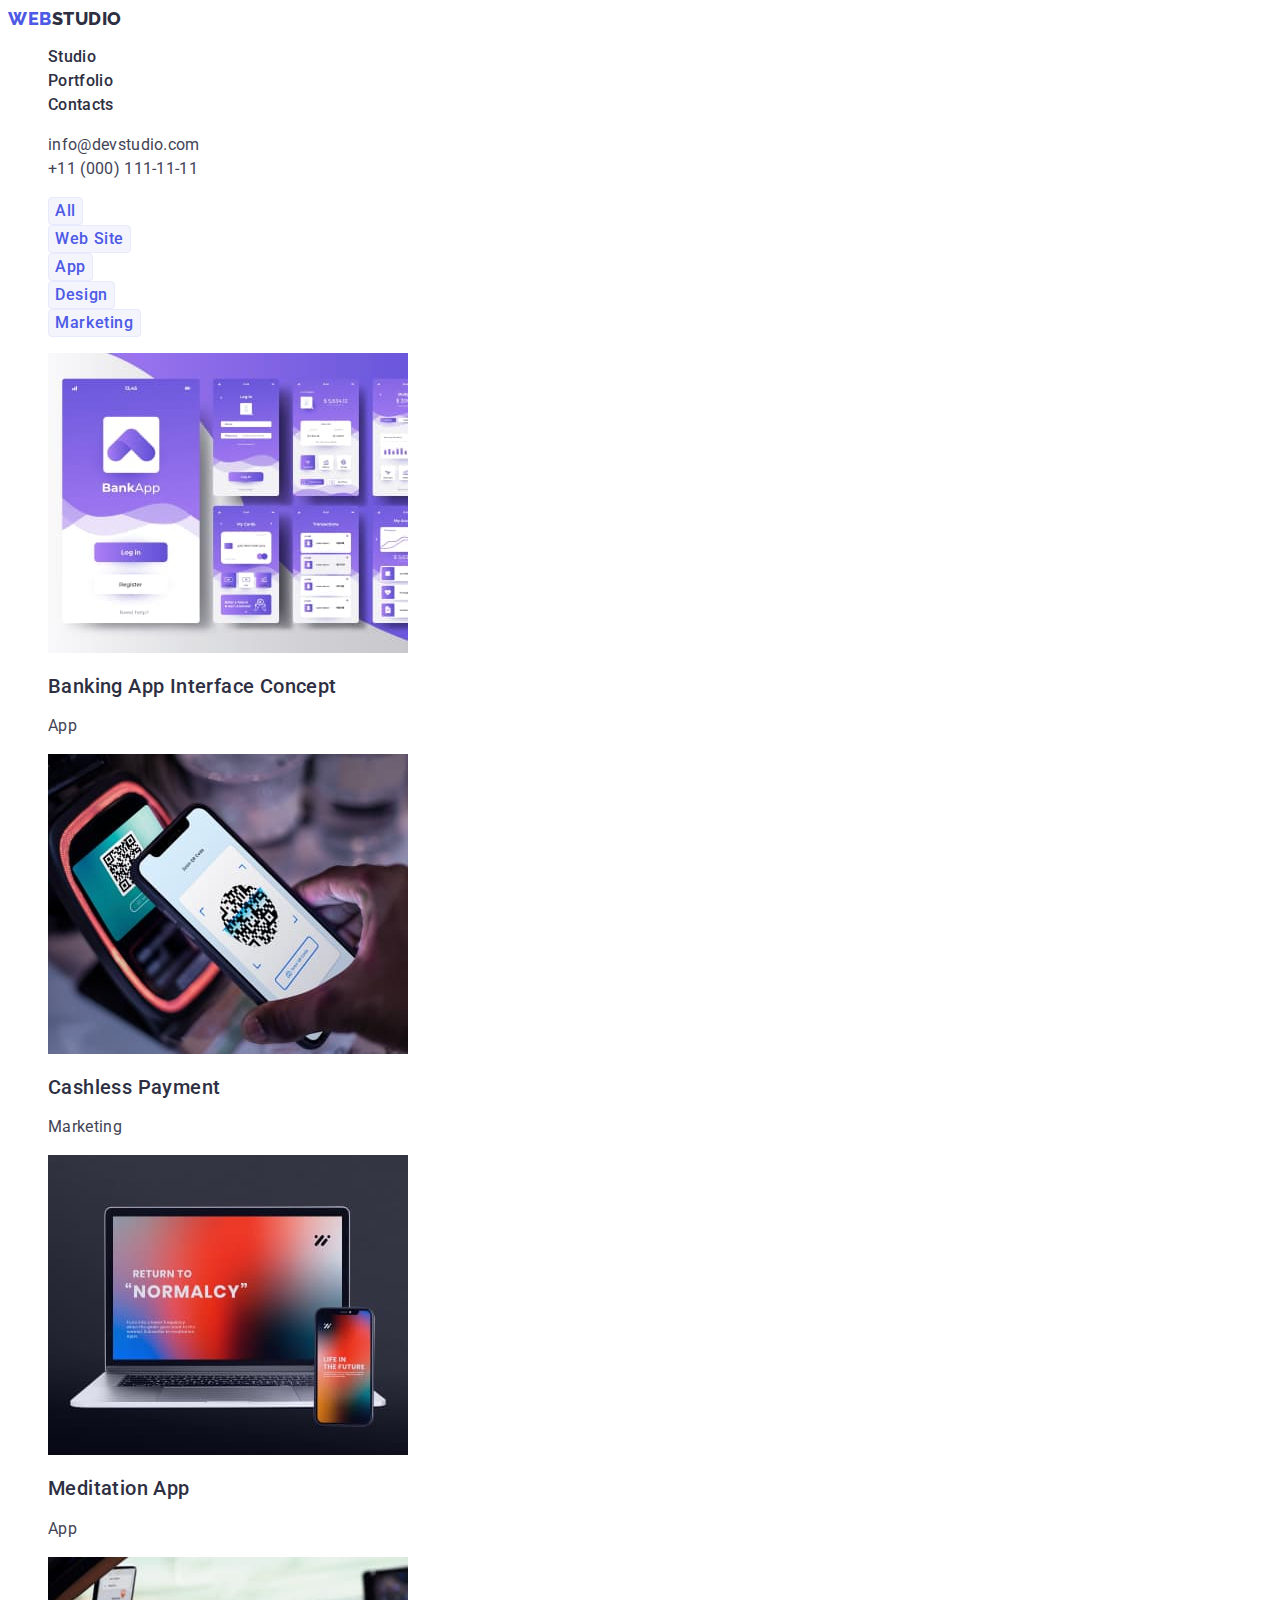
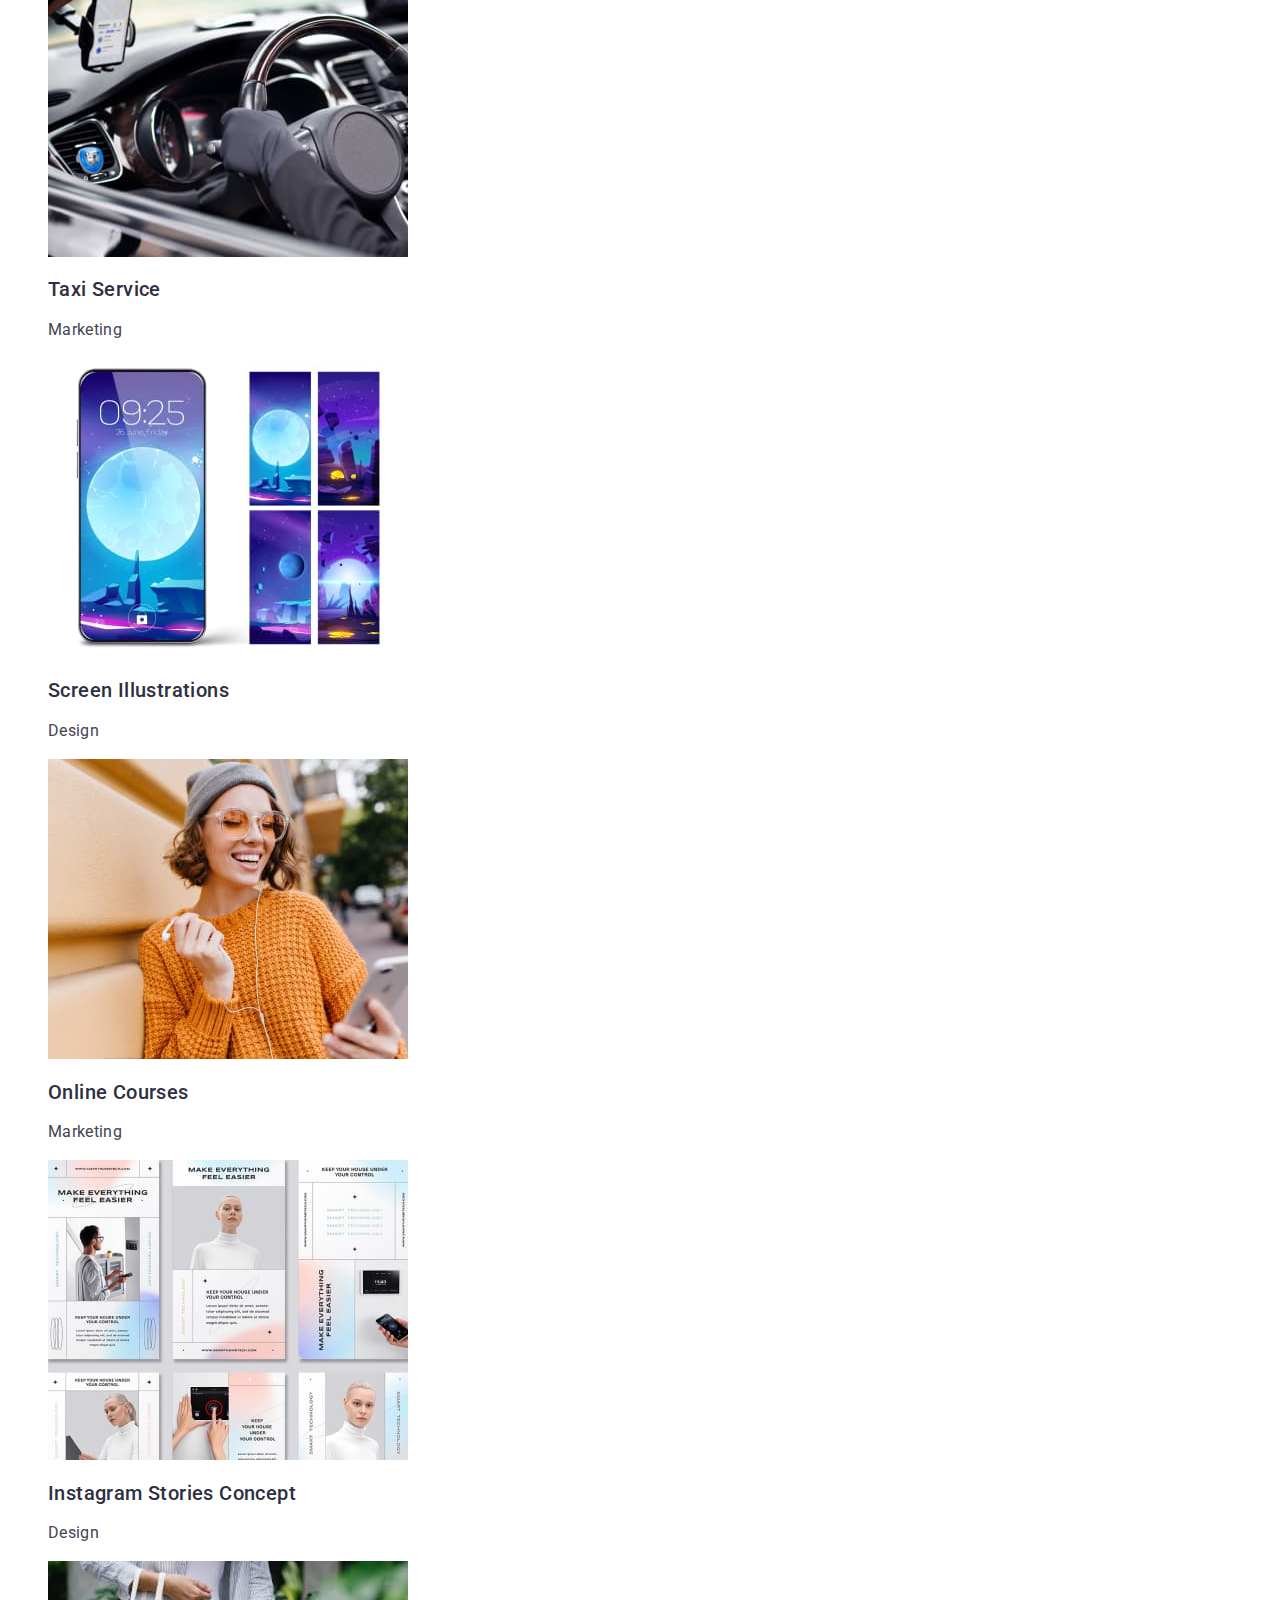
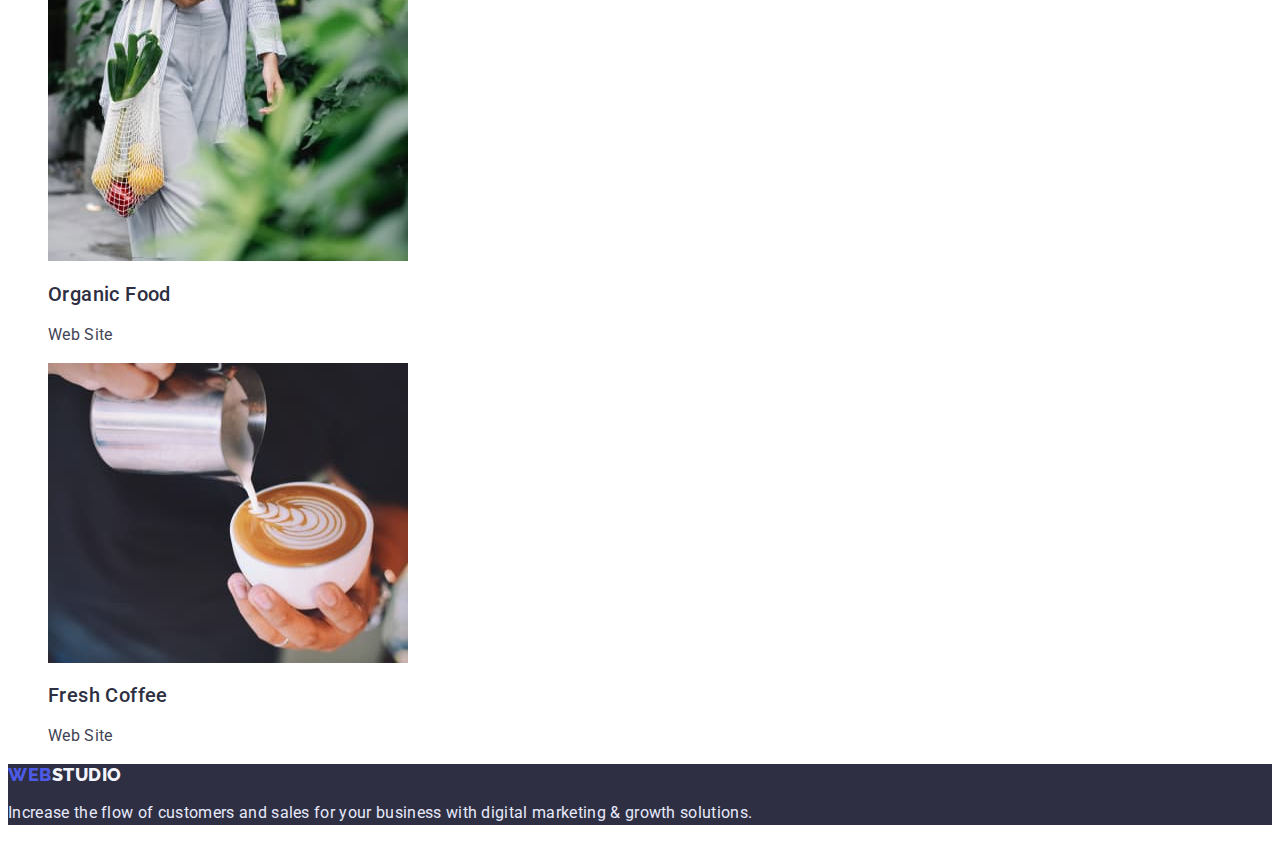
==== portfolio.html @ 09fac417 "/" ====
<!DOCTYPE html>
<html lang="en">
 <head>
    <meta charset="UTF-8">
    <meta name="viewport" content="width=device-width, initial-scale=1.0">
    <title>Main Page</title>
    <link rel="preconnect" href="https://fonts.googleapis.com">
    <link rel="preconnect" href="https://fonts.gstatic.com" crossorigin>
    <link href="https://fonts.googleapis.com/css2?family=Raleway:wght@800&family=Roboto:wght@400;500;700;900&display=swap" rel="stylesheet">
    <link rel="stylesheet" href="./css/styles.css">
 </head>
 <body>
    <header class="header"> 
        <nav class="header-nav">
          <a class="header-logo link" href="./index.html">Web<span class="header-logo-studio">Studio</span></a>
          

            <ul class="header-list list"> 
              
             <li class="header-item"><a class="header-link link"  href="./index.html">Studio</a></li>
             <li class="header-item"><a class="header-link link" href="./portfolio.html">Portfolio</a></li>
             <li class="header-item"><a class="header-link link" href="">Contacts</a></li>
            
            </ul>  
        </nav>

        <address class="adress">
          <ul class="header-adress list"> 
             <li><a class="link-tel link" href="mailto:info@devstudio.com">info@devstudio.com</a></li>
             <li><a class="link-tel link"  href="tel:+110001111111">+11 (000) 111-11-11</a></li>
          </ul>

       </address>
   
     
         
    </header>
    <main>
      <section class="choice">
       <h1 hidden class="about-title">make a choice</h1>
      
       <ul class="choice-list list">
          <li class="choice-item">
            <button class="choice-btn" type="button">All</button>
          </li>
          <li class="choice-item">
            <button class="choice-btn" type="button">Web Site</button>
          </li>
          <li class="choice-item">
            <button class="choice-btn" type="button">App</button>
          </li>
          <li class="choice-item">
           <button class="choice-btn" type="button">Design</button>
          </li>
          <li class="choice-item">
           <button class="choice-btn" type="button">Marketing</button>
          </li>
       </ul>
        
       <ul class="galery-list list">
          <li class="galery-item">
            <a class="galery-link link" href="#">
              <img src="./images/portfolio_img1.jpg" alt="7 step-by-step mobile application pages" width="360"/>
              <h2 class="txt-top">Banking App Interface Concept</h2>
              <p class="txt-bottom">App</p>
            </a>
          </li>
          <li class="galery-item">
            <a class="galery-link link" href="#">
              <img src="./images/portfolio_img2.jpg" alt="synchronization of smartphone and terminal via QR-code" width="360"/>
              <h2 class="txt-top">Cashless Payment</h2>
              <p class="txt-bottom">Marketing</p>
            </a>
          </li>
         <li class="galery-item">
            <a class="galery-link link" href="#">
              <img src="./images/portfolio_img3.jpg" alt="smartphone and laptop" width="360"/>
              <h2 class="txt-top">Meditation App</h2>
              <p class="txt-bottom">App</p>
            </a>
         </li>
          <li class="galery-item">
            <a class="galery-link link" href="#">
              <img src="./images/portfolio_img4.jpg" alt="front panel in the car" width="360"/>
              <h2 class="txt-top">Taxi Service</h2>
              <p class="txt-bottom">Marketing</p>
            </a>
          </li>
          <li class="galery-item">
            <a class="galery-link link" href="#">
              <img src="./images/portfolio_img5.jpg" alt="smartphone and four different screen shot pictures in lilac color" width="360"/>
              <h2 class="txt-top">Screen Illustrations</h2>
              <p class="txt-bottom">Design</p>
            </a>
          </li>
          <li class="galery-item">
            <a class="galery-link link" href="#">
              <img src="./images/portfolio_img6.jpg" alt="smiling girl in glasses in an orange sweater and a gray hat with one earphone and a smartphone" width="360"/>
              <h2 class="txt-top">Online Courses</h2>
              <p class="txt-bottom">Marketing</p>
            </a>
          </li>
          <li class="galery-item">
            <a class="galery-link link" href="#">
              <img src="./images/portfolio_img7.jpg" alt="6 advertising photos from social networks in gentle colors" width="360"/>
              <h2 class="txt-top">Instagram Stories Concept</h2>
              <p class="txt-bottom">Design</p>
            </a>
          </li>
          <li class="galery-item">
            <a class="galery-link link" href="#">
              <img src="./images/portfolio_img8.jpg" alt="a string bag in the hands of a girl, inside of which there are yellow fruits, red bell pepper and green onions" width="360"/>
              <h2 class="txt-top">Organic Food</h2>
              <p class="txt-bottom">Web Site</p>
            </a>
          </li>
          <li class="galery-item">
            <a class="galery-link link" href="#">
              <img src="./images/portfolio_img9.jpg" alt="barista makes pattern on cappuccino" width="360"/>
              <h2 class="txt-top">Fresh Coffee</h2>
              <p class="txt-bottom">Web Site</p>
            </a>
          </li>
       </ul>
        
      
      </section>
    </main>
    

    <footer class="footer">
      <a class="footer-logo link" href="./index.html">Web<span class="logo-footer-studio">Studio</span></a>
      <p class="footer-text">Increase the flow of customers and sales for your business with digital marketing & growth solutions.</p>
   </footer>
  </body>
</html>
---- css/styles.css ----
body{
    font-family: "Roboto", sans-serif;
    color:var(--primary-color);
}
:root{
--primary-color: #434455;
--secondary-color: #2E2F42;
--brand-color:#4D5AE5;
--Pressed-state:#404BBF;
--text-btn-color:#FFFFFF;
--light-mode-backgrounds: #F4F4FD;
--accent:#E7E9FC;


}
.link{
    text-decoration: none;
}
.list{
    list-style: none;
}
   /**--------HEADER-------*/ 

.header{
    background-color:var(--text-btn-color);
} 
.header-logo{

    font-family: 'Raleway', sans-serif;
    font-weight: 800;
    font-size: 18px;
    line-height: 1.17;
    letter-spacing:  0.03em;
    text-transform: uppercase;
    text-decoration: none;
    color:var(--brand-color)
}
.header-logo-studio{
 color: var(--secondary-color);
}

.header-link{
    font-weight: 500;
    font-size: 16px;
    line-height: 1.5;
    letter-spacing: 0.02em;
    color:var(--secondary-color);
    }
.header-link:hover,
.header-link:focus{
    color:var(--Pressed-state);
}
.header-link:active{
    color:var(--brand-color);
}
.adress{
    font-style: normal; 
}

.link-tel{
    list-style: none;
    font-size: 16px;
    line-height: 1.5;
    letter-spacing: 0.02em;
    color: var(--primary-color); 
}
.link-tel:hover,
.link-tel:focus{
    color:var(--Pressed-state);;
}

.link-tel:active{
    color:var(--brand-color);
}
 /**--------HERO-------*/ 

.hero{
    background-color:var(--secondary-color);
}
.hero-text{
    font-weight:700;
    font-size: 56px;
    letter-spacing: 0.02em;
    line-height: 1.07;
    width: 496px;
    text-align: center;
    color:var(--text-btn-color);
}
.hero-btn{
    font-family: 'Roboto',sans-serif;
    font-weight: 500;
    font-size: 16px;
    line-height: 1.5;
    letter-spacing: 0.04em;
    background-color:var(--brand-color);
    box-shadow: 0px 4px 4px rgba(0, 0, 0, 0,15);
    border-radius: 4px;
    cursor: pointer;
    color: var(--text-btn-color);
}
.hero-btn:hover,.hero-btn:focus{
    background-color: var(--Pressed-state);
    color: var(--text-btn-color);
}
.btn:active{
    color: var(--brand-color);
}
 /**--------ABOUT-------*/ 

.team{
    background-color: var(--light-mode-backgrounds);
}
.team-item{
    background-color: var(--text-btn-color);
}
.about-title{
    font-weight: 700;
    font-size: 36px;
    line-height: 1.11;
    letter-spacing: 0.02em;
    text-transform: capitalize;
    text-align: center;
    color: var(--secondary-color);
}
.about-top{
    font-weight: 500;
    font-size: 20px;
    line-height: 1.2;
    letter-spacing: 0.02em;
    color:var(--secondary-color);
    
}
.about-bottom{
    font-size: 16px;
    line-height: 1.5;
    letter-spacing: 0.02em;
    color: var(--primary-color);
}
 /**--------FOOTER-------*/ 
.footer{
    background-color: var(--secondary-color);
}
.logo-footer-studio{
    color: var(--light-mode-backgrounds);
}
.footer-text{
    font-size: 16px;
    line-height: 1.5;
    letter-spacing: 0.02em;
    color:var(--accent);

}
.footer-logo{
    font-family: 'Raleway', sans-serif;
    font-weight: 800;
    font-size: 18px;
    line-height: 1.17;
    letter-spacing: 0.03em;
    text-transform: uppercase;
    color:var(--brand-color)


}

 /**--------PORTFOLIO-------*/ 


.choice-btn{
    font-family: 'Roboto',sans-serif;
    font-style: normal;
    font-weight: 500;
    font-size: 16px;
    line-height: 1.5;
    display: flex;
    align-items: center;
    text-align: center;
    letter-spacing: 0.04em;
    background-color: var(--light-mode-backgrounds);
    color: var(--brand-color);
    border: 1px solid var(--accent);
    border-radius: 4px;

    cursor:pointer;
}
.choice-btn:hover,
.choice-btn:focus{
    background-color: var(--Pressed-state);
    color: var(--text-btn-color);
}
.choice-btn:active{
    background-color: var(--Pressed-state);
    color: var(--text-btn-color)
}

.txt-top{
    font-weight: 500;
    font-size: 20px;
    line-height: 1.2;
    letter-spacing: 0.02em;
    color: var(--secondary-color);

}
.txt-bottom{
    font-size: 16px;
    line-height: 1.5;
    letter-spacing: 0.02em;
    color: var(--primary-color);
}
.galery-link:hover,
.galery-link:focus{
    color:var(--Pressed-state)
}
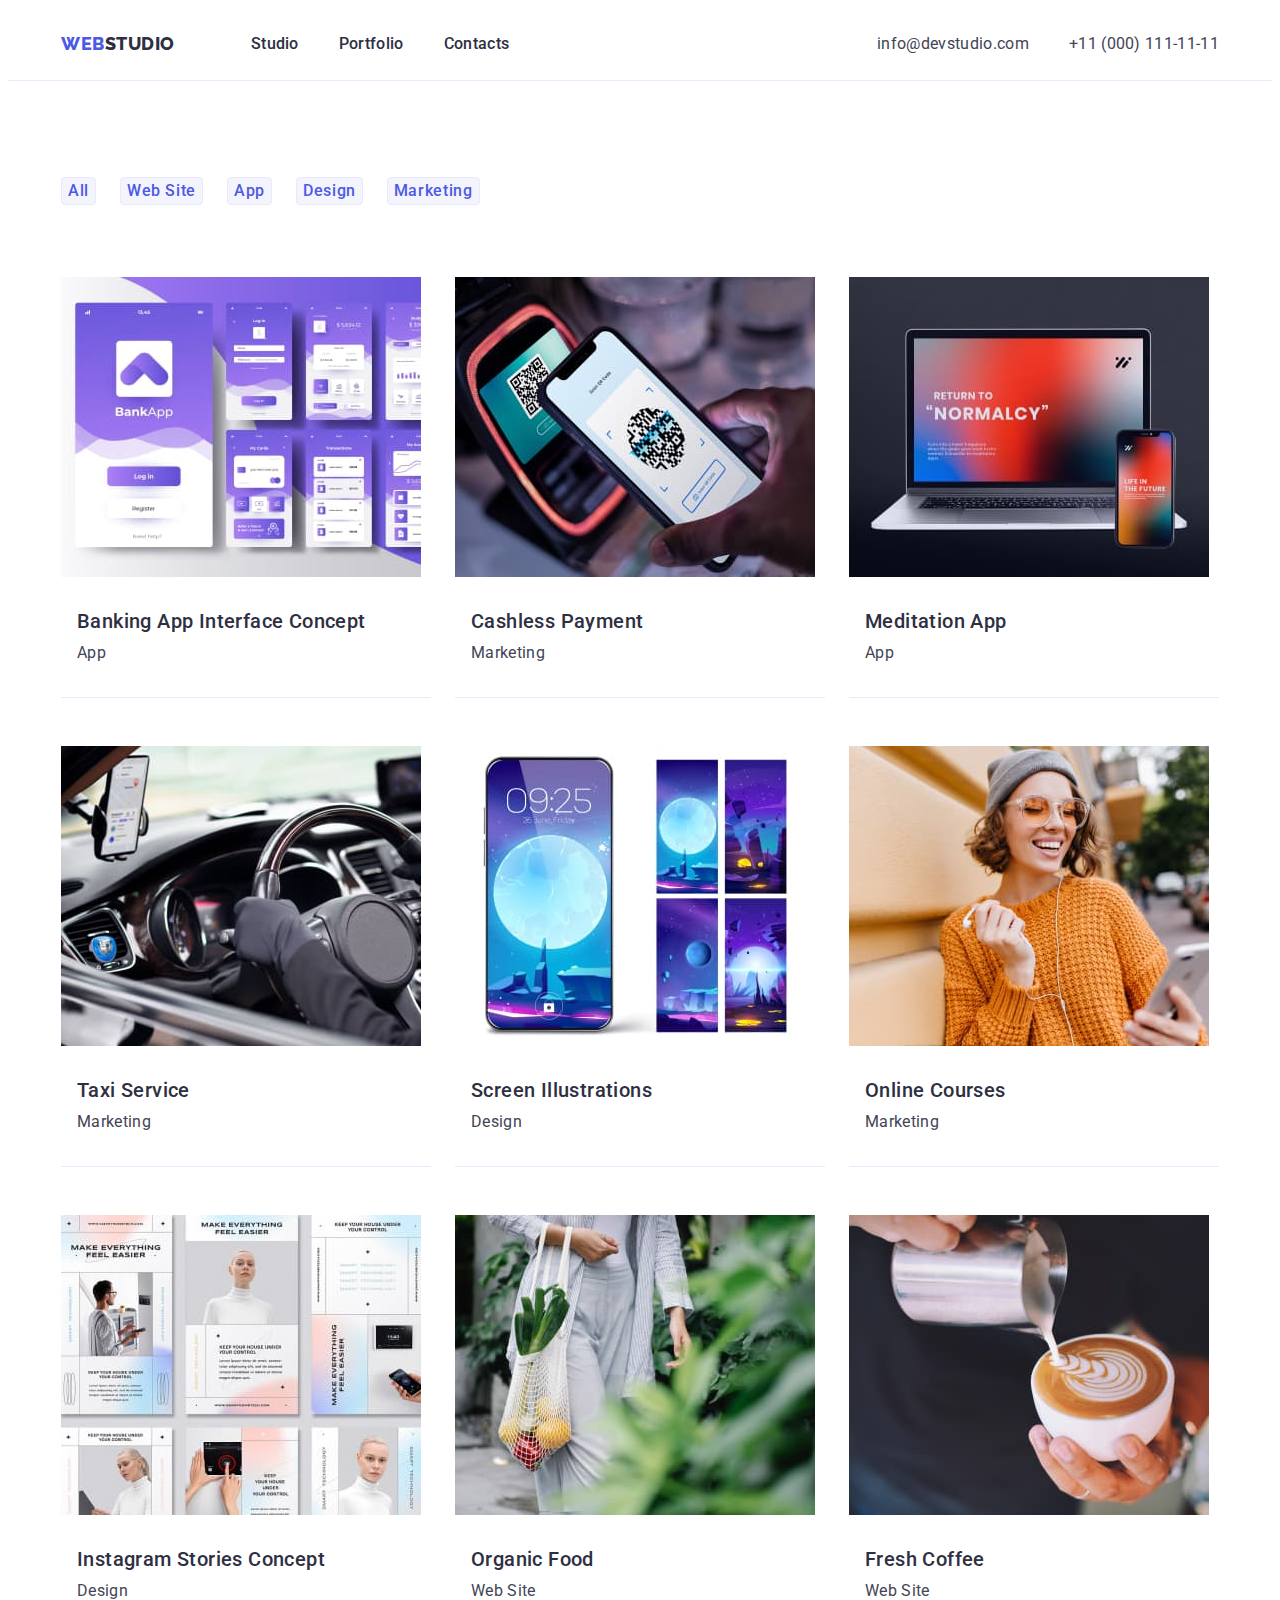
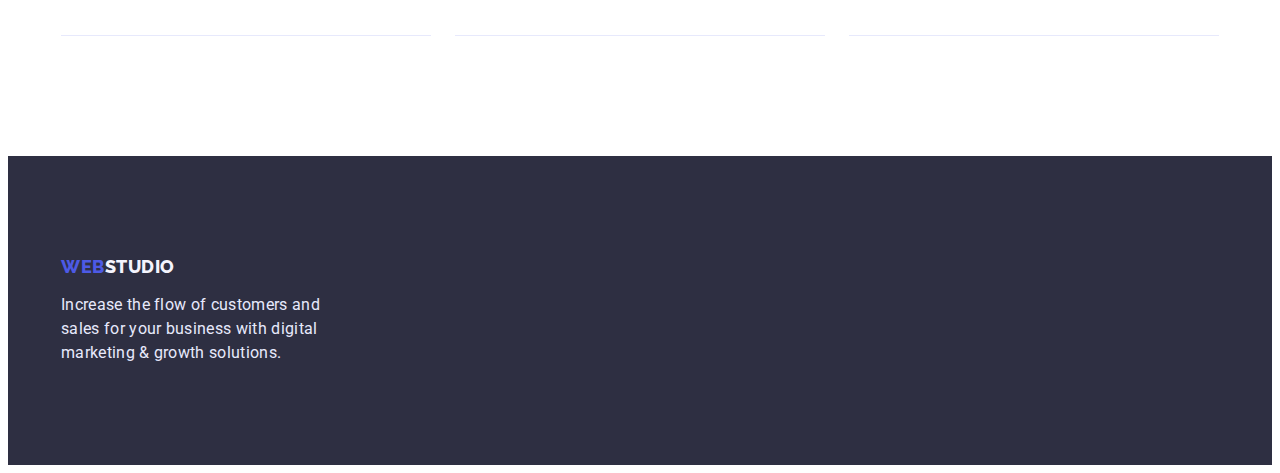
==== commit 4d61653c: "prov" ====
--- a/portfolio.html
+++ b/portfolio.html
@@ -4,6 +4,7 @@
     <meta charset="UTF-8">
     <meta name="viewport" content="width=device-width, initial-scale=1.0">
     <title>Main Page</title>
+    <link rel="stylesheet" href="https://cdnjs.cloudflare.com/ajax/libs/modern-normalize/1.1.0/modern-normalize.min.css" integrity="sha512-wpPYUAdjBVSE4KJnH1VR1HeZfpl1ub8YT/NKx4PuQ5NmX2tKuGu6U/JRp5y+Y8XG2tV+wKQpNHVUX03MfMFn9Q==" crossorigin="anonymous" referrerpolicy="no-referrer" />
     <link rel="preconnect" href="https://fonts.googleapis.com">
     <link rel="preconnect" href="https://fonts.gstatic.com" crossorigin>
     <link href="https://fonts.googleapis.com/css2?family=Raleway:wght@800&family=Roboto:wght@400;500;700;900&display=swap" rel="stylesheet">
@@ -11,126 +12,146 @@
  </head>
  <body>
     <header class="header"> 
-        <nav class="header-nav">
-          <a class="header-logo link" href="./index.html">Web<span class="header-logo-studio">Studio</span></a>
-          
-
-            <ul class="header-list list"> 
+       <div class="container header-container">
+          <nav class="header-nav">
+             <a class="header-logo link" href="./index.html">Web<span class="header-logo-studio">Studio</span></a>
+            
+  
+              <ul class="header-list list"> 
+                
+                <li class="header-item"><a class="header-link link"  href="./index.html">Studio</a></li>
+                <li class="header-item"><a class="header-link link" href="./portfolio.html">Portfolio</a></li>
+                <li class="header-item"><a class="header-link link" href="">Contacts</a></li>
               
-             <li class="header-item"><a class="header-link link"  href="./index.html">Studio</a></li>
-             <li class="header-item"><a class="header-link link" href="./portfolio.html">Portfolio</a></li>
-             <li class="header-item"><a class="header-link link" href="">Contacts</a></li>
-            
-            </ul>  
-        </nav>
-
-        <address class="adress">
-          <ul class="header-adress list"> 
-             <li><a class="link-tel link" href="mailto:info@devstudio.com">info@devstudio.com</a></li>
-             <li><a class="link-tel link"  href="tel:+110001111111">+11 (000) 111-11-11</a></li>
-          </ul>
-
-       </address>
-   
-     
-         
-    </header>
+              </ul>  
+          </nav>
+  
+           <address class="adress">
+              <ul class="header-adress list"> 
+                 <li><a class="link-tel link" href="mailto:info@devstudio.com">info@devstudio.com</a></li>
+                 <li><a class="link-tel link"  href="tel:+110001111111">+11 (000) 111-11-11</a></li>
+              </ul>
+  
+           </address>
+       </div>
+     </header>
     <main>
       <section class="choice">
-       <h1 hidden class="about-title">make a choice</h1>
-      
-       <ul class="choice-list list">
-          <li class="choice-item">
-            <button class="choice-btn" type="button">All</button>
-          </li>
-          <li class="choice-item">
-            <button class="choice-btn" type="button">Web Site</button>
-          </li>
-          <li class="choice-item">
-            <button class="choice-btn" type="button">App</button>
-          </li>
-          <li class="choice-item">
-           <button class="choice-btn" type="button">Design</button>
-          </li>
-          <li class="choice-item">
-           <button class="choice-btn" type="button">Marketing</button>
-          </li>
-       </ul>
+       <div class="container">
+         <h1 hidden class="about-title">make a choice</h1>
         
-       <ul class="galery-list list">
-          <li class="galery-item">
-            <a class="galery-link link" href="#">
-              <img src="./images/portfolio_img1.jpg" alt="7 step-by-step mobile application pages" width="360"/>
-              <h2 class="txt-top">Banking App Interface Concept</h2>
-              <p class="txt-bottom">App</p>
-            </a>
-          </li>
-          <li class="galery-item">
-            <a class="galery-link link" href="#">
-              <img src="./images/portfolio_img2.jpg" alt="synchronization of smartphone and terminal via QR-code" width="360"/>
-              <h2 class="txt-top">Cashless Payment</h2>
-              <p class="txt-bottom">Marketing</p>
-            </a>
-          </li>
-         <li class="galery-item">
-            <a class="galery-link link" href="#">
-              <img src="./images/portfolio_img3.jpg" alt="smartphone and laptop" width="360"/>
-              <h2 class="txt-top">Meditation App</h2>
-              <p class="txt-bottom">App</p>
-            </a>
-         </li>
-          <li class="galery-item">
-            <a class="galery-link link" href="#">
-              <img src="./images/portfolio_img4.jpg" alt="front panel in the car" width="360"/>
-              <h2 class="txt-top">Taxi Service</h2>
-              <p class="txt-bottom">Marketing</p>
-            </a>
-          </li>
-          <li class="galery-item">
-            <a class="galery-link link" href="#">
-              <img src="./images/portfolio_img5.jpg" alt="smartphone and four different screen shot pictures in lilac color" width="360"/>
-              <h2 class="txt-top">Screen Illustrations</h2>
-              <p class="txt-bottom">Design</p>
-            </a>
-          </li>
-          <li class="galery-item">
-            <a class="galery-link link" href="#">
-              <img src="./images/portfolio_img6.jpg" alt="smiling girl in glasses in an orange sweater and a gray hat with one earphone and a smartphone" width="360"/>
-              <h2 class="txt-top">Online Courses</h2>
-              <p class="txt-bottom">Marketing</p>
-            </a>
-          </li>
-          <li class="galery-item">
-            <a class="galery-link link" href="#">
-              <img src="./images/portfolio_img7.jpg" alt="6 advertising photos from social networks in gentle colors" width="360"/>
-              <h2 class="txt-top">Instagram Stories Concept</h2>
-              <p class="txt-bottom">Design</p>
-            </a>
-          </li>
-          <li class="galery-item">
-            <a class="galery-link link" href="#">
-              <img src="./images/portfolio_img8.jpg" alt="a string bag in the hands of a girl, inside of which there are yellow fruits, red bell pepper and green onions" width="360"/>
-              <h2 class="txt-top">Organic Food</h2>
-              <p class="txt-bottom">Web Site</p>
-            </a>
-          </li>
-          <li class="galery-item">
-            <a class="galery-link link" href="#">
-              <img src="./images/portfolio_img9.jpg" alt="barista makes pattern on cappuccino" width="360"/>
-              <h2 class="txt-top">Fresh Coffee</h2>
-              <p class="txt-bottom">Web Site</p>
-            </a>
-          </li>
-       </ul>
-        
-      
+         <ul class="choice-list list">
+            <li class="choice-item">
+              <button class="choice-btn" type="button">All</button>
+            </li>
+            <li class="choice-item">
+              <button class="choice-btn" type="button">Web Site</button>
+            </li>
+            <li class="choice-item">
+              <button class="choice-btn" type="button">App</button>
+            </li>
+            <li class="choice-item">
+             <button class="choice-btn" type="button">Design</button>
+            </li>
+            <li class="choice-item">
+             <button class="choice-btn" type="button">Marketing</button>
+            </li>
+         </ul>
+          
+         <ul class="galery-list list">
+            <li class="galery-item">
+              <a class="galery-link link" href="#">
+                <img src="./images/portfolio_img1.jpg" alt="7 step-by-step mobile application pages" width="360"/>
+                <div class="card-content">
+                  <h2 class="txt-top">Banking App Interface Concept</h2>
+                  <p class="txt-bottom">App</p>
+                </div>
+              </a>
+            </li>
+            <li class="galery-item">
+              <a class="galery-link link" href="#">
+                <img src="./images/portfolio_img2.jpg" alt="synchronization of smartphone and terminal via QR-code" width="360"/>
+               <div class="card-content">
+                  <h2 class="txt-top">Cashless Payment</h2>
+                  <p class="txt-bottom">Marketing</p>
+               </div >
+              </a>
+            </li>
+           <li class="galery-item">
+              <a class="galery-link link" href="#">
+                <img src="./images/portfolio_img3.jpg" alt="smartphone and laptop" width="360"/>
+                <div class="card-content">
+                  <h2 class="txt-top">Meditation App</h2>
+                  <p class="txt-bottom">App</p>
+                </div >
+              </a>
+           </li>
+            <li class="galery-item">
+              <a class="galery-link link" href="#">
+                <img src="./images/portfolio_img4.jpg" alt="front panel in the car" width="360"/>
+                <div class="card-content">
+                  <h2 class="txt-top">Taxi Service</h2>
+                  <p class="txt-bottom">Marketing</p>
+                </div >
+              </a>
+            </li>
+            <li class="galery-item">
+              <a class="galery-link link" href="#">
+                <img src="./images/portfolio_img5.jpg" alt="smartphone and four different screen shot pictures in lilac color" width="360"/>
+                <div class="card-content">
+                  <h2 class="txt-top">Screen Illustrations</h2>
+                  <p class="txt-bottom">Design</p>
+                </div >
+              </a>
+            </li>
+            <li class="galery-item">
+              <a class="galery-link link" href="#">
+                <img src="./images/portfolio_img6.jpg" alt="smiling girl in glasses in an orange sweater and a gray hat with one earphone and a smartphone" width="360"/>
+                <div class="card-content">
+                  <h2 class="txt-top">Online Courses</h2>
+                  <p class="txt-bottom">Marketing</p>
+                </div >
+              </a>
+            </li>
+            <li class="galery-item">
+              <a class="galery-link link" href="#">
+                <img src="./images/portfolio_img7.jpg" alt="6 advertising photos from social networks in gentle colors" width="360"/>
+                <div class="card-content">
+                  <h2 class="txt-top">Instagram Stories Concept</h2>
+                  <p class="txt-bottom">Design</p>
+                </div >
+              </a>
+            </li>
+            <li class="galery-item">
+              <a class="galery-link link" href="#">
+                <img src="./images/portfolio_img8.jpg" alt="a string bag in the hands of a girl, inside of which there are yellow fruits, red bell pepper and green onions" width="360"/>
+                <div class="card-content">
+                  <h2 class="txt-top">Organic Food</h2>
+                  <p class="txt-bottom">Web Site</p>
+                </div >
+              </a>
+            </li>
+            <li class="galery-item">
+              <a class="galery-link link" href="#">
+                <img src="./images/portfolio_img9.jpg" alt="barista makes pattern on cappuccino" width="360"/>
+                <div class="card-content">
+                  <h2 class="txt-top">Fresh Coffee</h2>
+                  <p class="txt-bottom">Web Site</p>
+                </div >
+              </a>
+            </li>
+         </ul>
+          
+        </div>
       </section>
     </main>
     
 
     <footer class="footer">
-      <a class="footer-logo link" href="./index.html">Web<span class="logo-footer-studio">Studio</span></a>
-      <p class="footer-text">Increase the flow of customers and sales for your business with digital marketing & growth solutions.</p>
+      <div class="container">
+         <a class="footer-logo link" href="./index.html">Web<span class="logo-footer-studio">Studio</span></a>
+         <p class="footer-text">Increase the flow of customers and sales for your business with digital marketing & growth solutions.</p>
+      </div>
    </footer>
   </body>
 </html>
--- a/css/styles.css
+++ b/css/styles.css
@@ -1,6 +1,27 @@
+
+p,
+h1,
+h2,
+h3,
+h4,
+h5,
+h6{
+  margin: 0;
+}
+ul{
+    padding-left: 0;
+    margin: 0;
+}
+
+
 body{
     font-family: "Roboto", sans-serif;
     color:var(--primary-color);
+}
+
+img{
+    display: block;
+    max-width: 100%;
 }
 :root{
 --primary-color: #434455;
@@ -10,6 +31,7 @@
 --text-btn-color:#FFFFFF;
 --light-mode-backgrounds: #F4F4FD;
 --accent:#E7E9FC;
+--card-set-gap: 24px;
 
 
 }
@@ -19,11 +41,47 @@
 .list{
     list-style: none;
 }
+
+.container{
+    width: 1158px;
+    padding-left: 15px;
+    padding-right: 15px;
+    margin: 0 auto;
+}
+.section{
+    padding-top: 120px;
+    padding-bottom: 120px;
+}
    /**--------HEADER-------*/ 
 
 .header{
+    padding-top: 24px;
+    padding-bottom: 24px;
     background-color:var(--text-btn-color);
+    border-bottom: 1px solid var(--accent);
 } 
+
+.header-list{
+    display: flex;
+    gap: 40px;
+}
+.header-adress{
+    display: flex;
+    gap: 40px;
+}
+.header-nav{
+    display: flex;
+    align-items: center;
+    margin-right: auto;
+}
+.header-container{
+
+    display: flex;
+    align-items: center;
+   
+    
+}
+
 .header-logo{
 
     font-family: 'Raleway', sans-serif;
@@ -33,8 +91,9 @@
     letter-spacing:  0.03em;
     text-transform: uppercase;
     text-decoration: none;
-    color:var(--brand-color)
-}
+    color:var(--brand-color);
+    margin-right: 76px;
+   }
 .header-logo-studio{
  color: var(--secondary-color);
 }
@@ -55,6 +114,7 @@
 }
 .adress{
     font-style: normal; 
+
 }
 
 .link-tel{
@@ -76,6 +136,10 @@
 
 .hero{
     background-color:var(--secondary-color);
+    padding-top: 188px;
+    padding-bottom: 188px;
+    text-align: center;
+    margin-bottom: 120px;
 }
 .hero-text{
     font-weight:700;
@@ -85,6 +149,10 @@
     width: 496px;
     text-align: center;
     color:var(--text-btn-color);
+    max-width: 496px;
+    margin: 0 auto;
+    margin-bottom: 48px;
+   
 }
 .hero-btn{
     font-family: 'Roboto',sans-serif;
@@ -92,11 +160,17 @@
     font-size: 16px;
     line-height: 1.5;
     letter-spacing: 0.04em;
-    background-color:var(--brand-color);
-    box-shadow: 0px 4px 4px rgba(0, 0, 0, 0,15);
-    border-radius: 4px;
+    background-color: var(--brand-color);
+    box-shadow: 0px 4px 4px rgba(0, 0, 0, 0.15);
+    border-radius: 4px; 
+    border: 0px solid transparent;
     cursor: pointer;
     color: var(--text-btn-color);
+    padding: 16px 32px;
+    display: block;
+    margin: 0 auto;
+    min-width: 169px;
+    height: 56px;
 }
 .hero-btn:hover,.hero-btn:focus{
     background-color: var(--Pressed-state);
@@ -106,13 +180,6 @@
     color: var(--brand-color);
 }
  /**--------ABOUT-------*/ 
-
-.team{
-    background-color: var(--light-mode-backgrounds);
-}
-.team-item{
-    background-color: var(--text-btn-color);
-}
 .about-title{
     font-weight: 700;
     font-size: 36px;
@@ -128,18 +195,92 @@
     line-height: 1.2;
     letter-spacing: 0.02em;
     color:var(--secondary-color);
+    margin-bottom: 8px; 
     
 }
 .about-bottom{
     font-size: 16px;
     line-height: 1.5;
     letter-spacing: 0.02em;
-    color: var(--primary-color);
-}
+    color: var(--primary-color); 
+}
+.about-list{
+    padding: 0;
+    margin: 0;
+    list-style: none;
+    display: flex;
+    flex-wrap: wrap;
+    margin-left: calc(-1 * var(--card-set-gap));
+    margin-top: calc(-1 * var(--card-set-gap));
+}
+.about-item{
+    flex-basis: calc(100% / 4 - var(--card-set-gap));
+    margin-left: var(--card-set-gap);
+    margin-top: var(--card-set-gap);
+}
+.about{
+    margin-bottom: 120px;
+}
+ /**--------DOING------*/
+ .about-title-doing{
+    font-weight: 700;
+    font-size: 36px;
+    line-height: 1.11;
+    letter-spacing: 0.02em;
+    text-transform: capitalize;
+    text-align: center;
+    color: var(--secondary-color);
+    margin-bottom: 72px;
+}
+.doing-list{
+    padding: 0;
+    margin: 0;
+    list-style: none;
+    display: flex;
+    flex-wrap: wrap;
+    margin-left: calc(-1 * var(--card-set-gap));
+    margin-top: calc(-1 * var(--card-set-gap));
+}
+.doing-item{
+    flex-basis: calc(100% / 3 - var(--card-set-gap));
+    margin-left: var(--card-set-gap);
+    margin-top: var(--card-set-gap);
+}
+.doing{
+    margin-bottom: 120px;
+}
+
+ /**--------TEAM-------*/
+ .team{
+    background-color: var(--light-mode-backgrounds);
+    
+}  
+.team-item{
+    background-color: var(--text-btn-color);
+}
+.team-list{
+    padding: 0;
+    margin: 0;
+    list-style: none;
+    display: flex;
+    flex-wrap: wrap;
+    margin-left: calc(-1 * var(--card-set-gap));
+    margin-top: calc(-1 * var(--card-set-gap));
+    }
+.team-item{
+    flex-basis: calc(100% / 4 - var(--card-set-gap));
+    margin-left: var(--card-set-gap);
+    margin-top: var(--card-set-gap);
+    }   
+
  /**--------FOOTER-------*/ 
 .footer{
     background-color: var(--secondary-color);
-}
+    padding-top: 100px;
+    padding-bottom: 100px;
+}
+
+    
 .logo-footer-studio{
     color: var(--light-mode-backgrounds);
 }
@@ -148,7 +289,8 @@
     line-height: 1.5;
     letter-spacing: 0.02em;
     color:var(--accent);
-
+    max-width: 264px;
+    margin-top: 16px;
 }
 .footer-logo{
     font-family: 'Raleway', sans-serif;
@@ -165,6 +307,7 @@
  /**--------PORTFOLIO-------*/ 
 
 
+
 .choice-btn{
     font-family: 'Roboto',sans-serif;
     font-style: normal;
@@ -180,6 +323,7 @@
     border: 1px solid var(--accent);
     border-radius: 4px;
 
+
     cursor:pointer;
 }
 .choice-btn:hover,
@@ -192,21 +336,57 @@
     color: var(--text-btn-color)
 }
 
+.choice{
+    padding-top: 96px;
+    padding-bottom: 120px;
+}
+.choice-list{
+    margin-bottom: 72px;
+    display: flex;
+    align-items: center;
+    margin-right: auto;
+    gap: var(--card-set-gap);
+    min-width: 586px;
+}
+
+/**---------GALERY-----*/
 .txt-top{
     font-weight: 500;
     font-size: 20px;
     line-height: 1.2;
     letter-spacing: 0.02em;
     color: var(--secondary-color);
-
 }
 .txt-bottom{
     font-size: 16px;
     line-height: 1.5;
     letter-spacing: 0.02em;
     color: var(--primary-color);
-}
+    margin-top: 8px;
+ 
+}
+.card-content{
+    padding: 32px;
+    padding-left: 16px;
+}
+
 .galery-link:hover,
 .galery-link:focus{
     color:var(--Pressed-state)
-}+}
+.galery-list{
+    padding: 0;
+    margin: 0;
+    list-style: none;
+    display: flex;
+    flex-wrap: wrap;
+    margin-left: calc(-1 * var(--card-set-gap));
+    margin-top: -48px;
+
+}
+.galery-item{
+   flex-basis: calc(100% / 3 - var(--card-set-gap));
+   margin-left: var(--card-set-gap);
+   margin-top: 48px;
+   border-bottom: 1px solid var(--accent) ;
+}
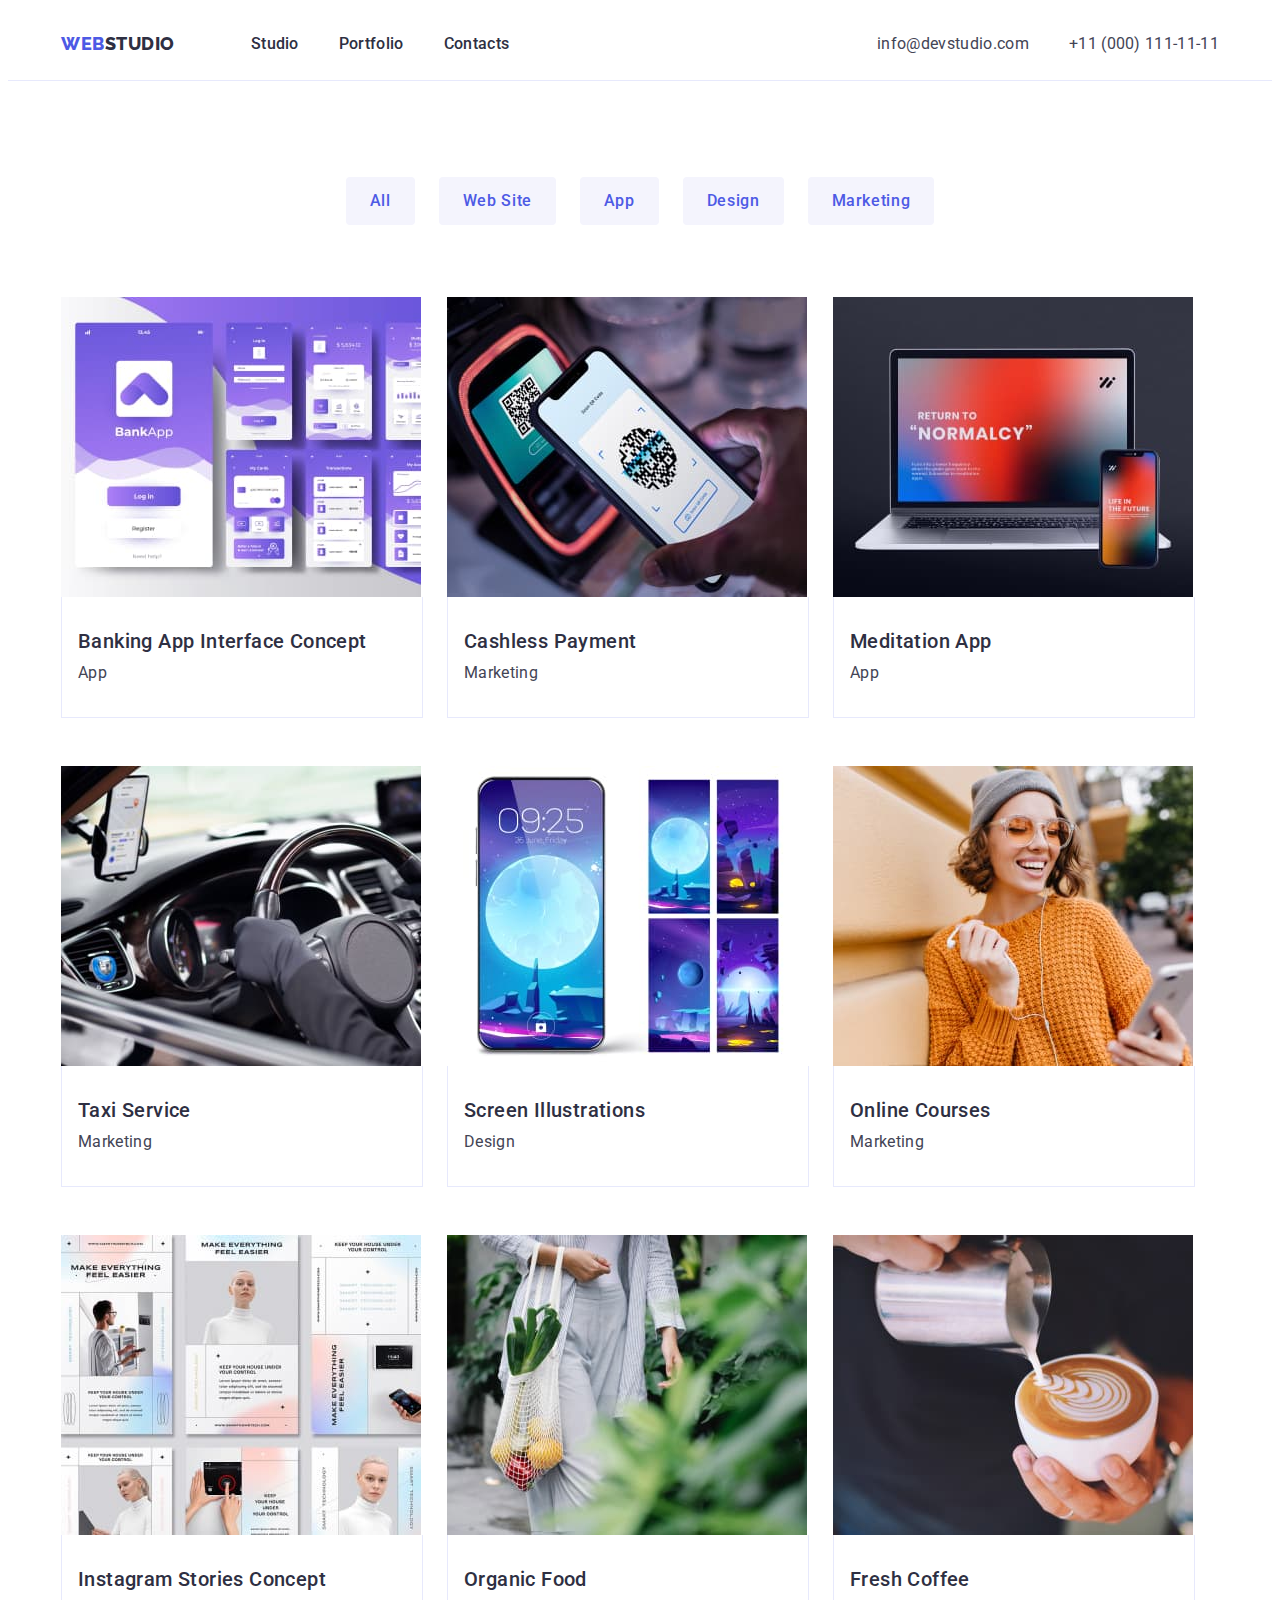
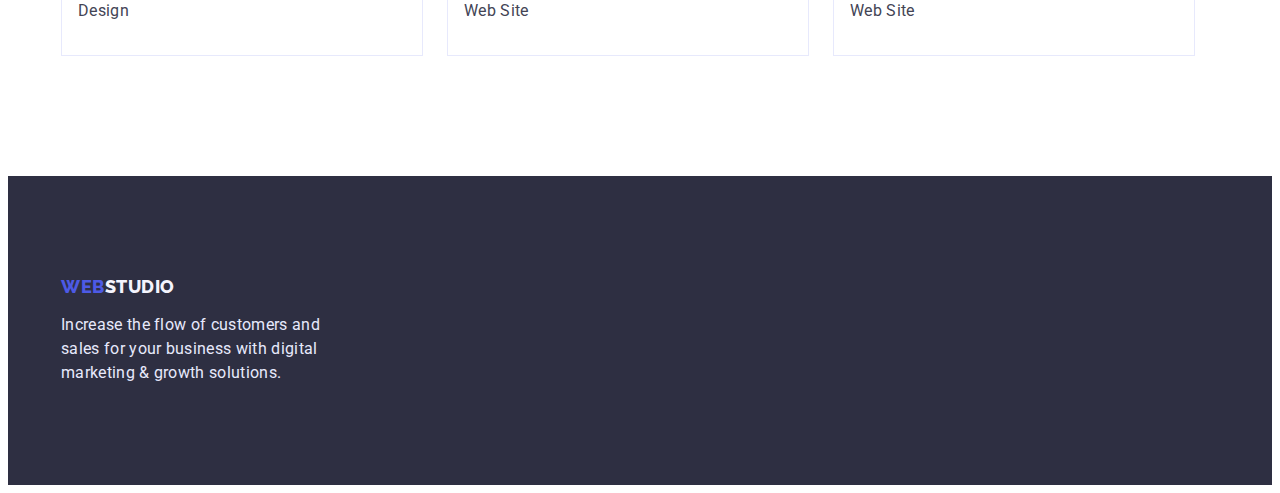
==== commit 7a82dedf: "css" ====
--- a/portfolio.html
+++ b/portfolio.html
@@ -3,7 +3,7 @@
  <head>
     <meta charset="UTF-8">
     <meta name="viewport" content="width=device-width, initial-scale=1.0">
-    <title>Main Page</title>
+    <title>Portfolio</title>
     <link rel="stylesheet" href="https://cdnjs.cloudflare.com/ajax/libs/modern-normalize/1.1.0/modern-normalize.min.css" integrity="sha512-wpPYUAdjBVSE4KJnH1VR1HeZfpl1ub8YT/NKx4PuQ5NmX2tKuGu6U/JRp5y+Y8XG2tV+wKQpNHVUX03MfMFn9Q==" crossorigin="anonymous" referrerpolicy="no-referrer" />
     <link rel="preconnect" href="https://fonts.googleapis.com">
     <link rel="preconnect" href="https://fonts.gstatic.com" crossorigin>
--- a/css/styles.css
+++ b/css/styles.css
@@ -114,7 +114,6 @@
 }
 .adress{
     font-style: normal; 
-
 }
 
 .link-tel{
@@ -139,7 +138,6 @@
     padding-top: 188px;
     padding-bottom: 188px;
     text-align: center;
-    margin-bottom: 120px;
 }
 .hero-text{
     font-weight:700;
@@ -205,21 +203,17 @@
     color: var(--primary-color); 
 }
 .about-list{
-    padding: 0;
-    margin: 0;
-    list-style: none;
     display: flex;
     flex-wrap: wrap;
-    margin-left: calc(-1 * var(--card-set-gap));
-    margin-top: calc(-1 * var(--card-set-gap));
+    gap: 24px;
 }
 .about-item{
-    flex-basis: calc(100% / 4 - var(--card-set-gap));
-    margin-left: var(--card-set-gap);
-    margin-top: var(--card-set-gap);
+    flex-basis: calc((100% - 3 * 24px) / 4);
+    
 }
 .about{
-    margin-bottom: 120px;
+ padding-top: 120px;
+ padding-bottom: 120px;
 }
  /**--------DOING------*/
  .about-title-doing{
@@ -242,12 +236,11 @@
     margin-top: calc(-1 * var(--card-set-gap));
 }
 .doing-item{
-    flex-basis: calc(100% / 3 - var(--card-set-gap));
-    margin-left: var(--card-set-gap);
-    margin-top: var(--card-set-gap);
+    flex-basis: calc((100% - 2 * 24px) / 3);
 }
 .doing{
-    margin-bottom: 120px;
+    padding-top: 120px;
+    padding-bottom: 120px;
 }
 
  /**--------TEAM-------*/
@@ -257,21 +250,23 @@
 }  
 .team-item{
     background-color: var(--text-btn-color);
+    flex-basis: calc((100% - 3 * 24px) / 4);
+    box-shadow: 0px 1px 6px rgba(46, 47, 66, 0.08), 0px 1px 1px rgba(46, 47, 66, 0.16), 0px 2px 1px rgba(46, 47, 66, 0.08);
+    border-radius: 0px 0px 4px 4px;
 }
 .team-list{
-    padding: 0;
-    margin: 0;
-    list-style: none;
     display: flex;
     flex-wrap: wrap;
-    margin-left: calc(-1 * var(--card-set-gap));
-    margin-top: calc(-1 * var(--card-set-gap));
+    margin-top: 72px ;
+    gap: 24px;
     }
-.team-item{
-    flex-basis: calc(100% / 4 - var(--card-set-gap));
-    margin-left: var(--card-set-gap);
-    margin-top: var(--card-set-gap);
-    }   
+
+.box-content{
+    padding: 32px;
+    padding-left: 16px;
+    text-align: center;
+}
+    
 
  /**--------FOOTER-------*/ 
 .footer{
@@ -314,17 +309,19 @@
     font-weight: 500;
     font-size: 16px;
     line-height: 1.5;
-    display: flex;
-    align-items: center;
     text-align: center;
     letter-spacing: 0.04em;
     background-color: var(--light-mode-backgrounds);
     color: var(--brand-color);
-    border: 1px solid var(--accent);
+    border: 0px solid transparent;
+    box-sizing: border-box;
     border-radius: 4px;
-
-
+    padding: 12px 24px;
+    display: block;
+    margin: 0 auto;
     cursor:pointer;
+    min-width: 69px;
+    height: 48px;
 }
 .choice-btn:hover,
 .choice-btn:focus{
@@ -333,20 +330,21 @@
 }
 .choice-btn:active{
     background-color: var(--Pressed-state);
-    color: var(--text-btn-color)
+    color: var(--text-btn-color) 
 }
 
 .choice{
     padding-top: 96px;
     padding-bottom: 120px;
+    background-color: var(--text-btn-color);
 }
 .choice-list{
     margin-bottom: 72px;
     display: flex;
-    align-items: center;
-    margin-right: auto;
-    gap: var(--card-set-gap);
-    min-width: 586px;
+    flex-wrap: wrap; 
+    justify-content: center;
+    column-gap: 24px; 
+    row-gap: 48px;
 }
 
 /**---------GALERY-----*/
@@ -368,6 +366,10 @@
 .card-content{
     padding: 32px;
     padding-left: 16px;
+    
+    border-left: 1px solid var(--accent);
+    border-bottom: 1px solid var(--accent);
+    border-right: 1px solid var(--accent); 
 }
 
 .galery-link:hover,
@@ -375,18 +377,12 @@
     color:var(--Pressed-state)
 }
 .galery-list{
-    padding: 0;
-    margin: 0;
-    list-style: none;
     display: flex;
     flex-wrap: wrap;
-    margin-left: calc(-1 * var(--card-set-gap));
-    margin-top: -48px;
+    column-gap: var(--card-set-gap);
+    row-gap: calc(var(--card-set-gap)*2 );
 
 }
 .galery-item{
    flex-basis: calc(100% / 3 - var(--card-set-gap));
-   margin-left: var(--card-set-gap);
-   margin-top: 48px;
-   border-bottom: 1px solid var(--accent) ;
-}
+}
